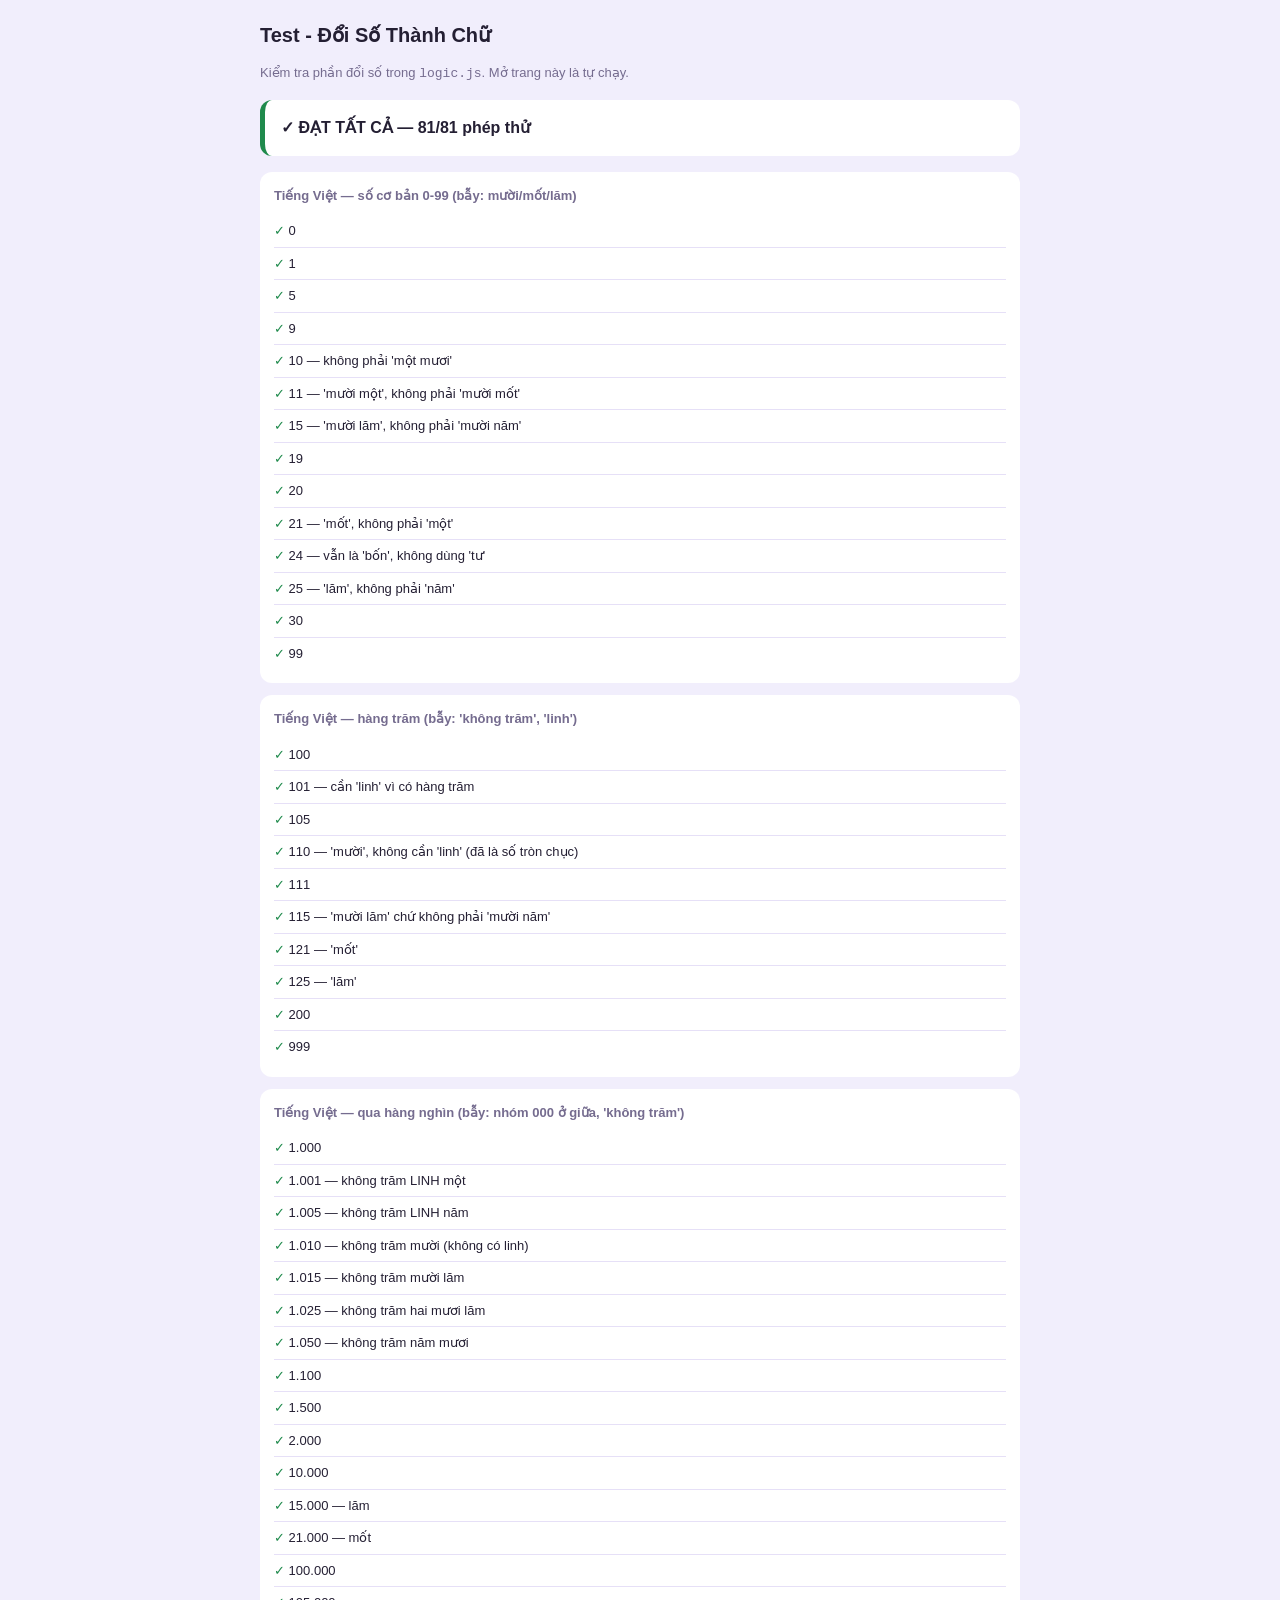
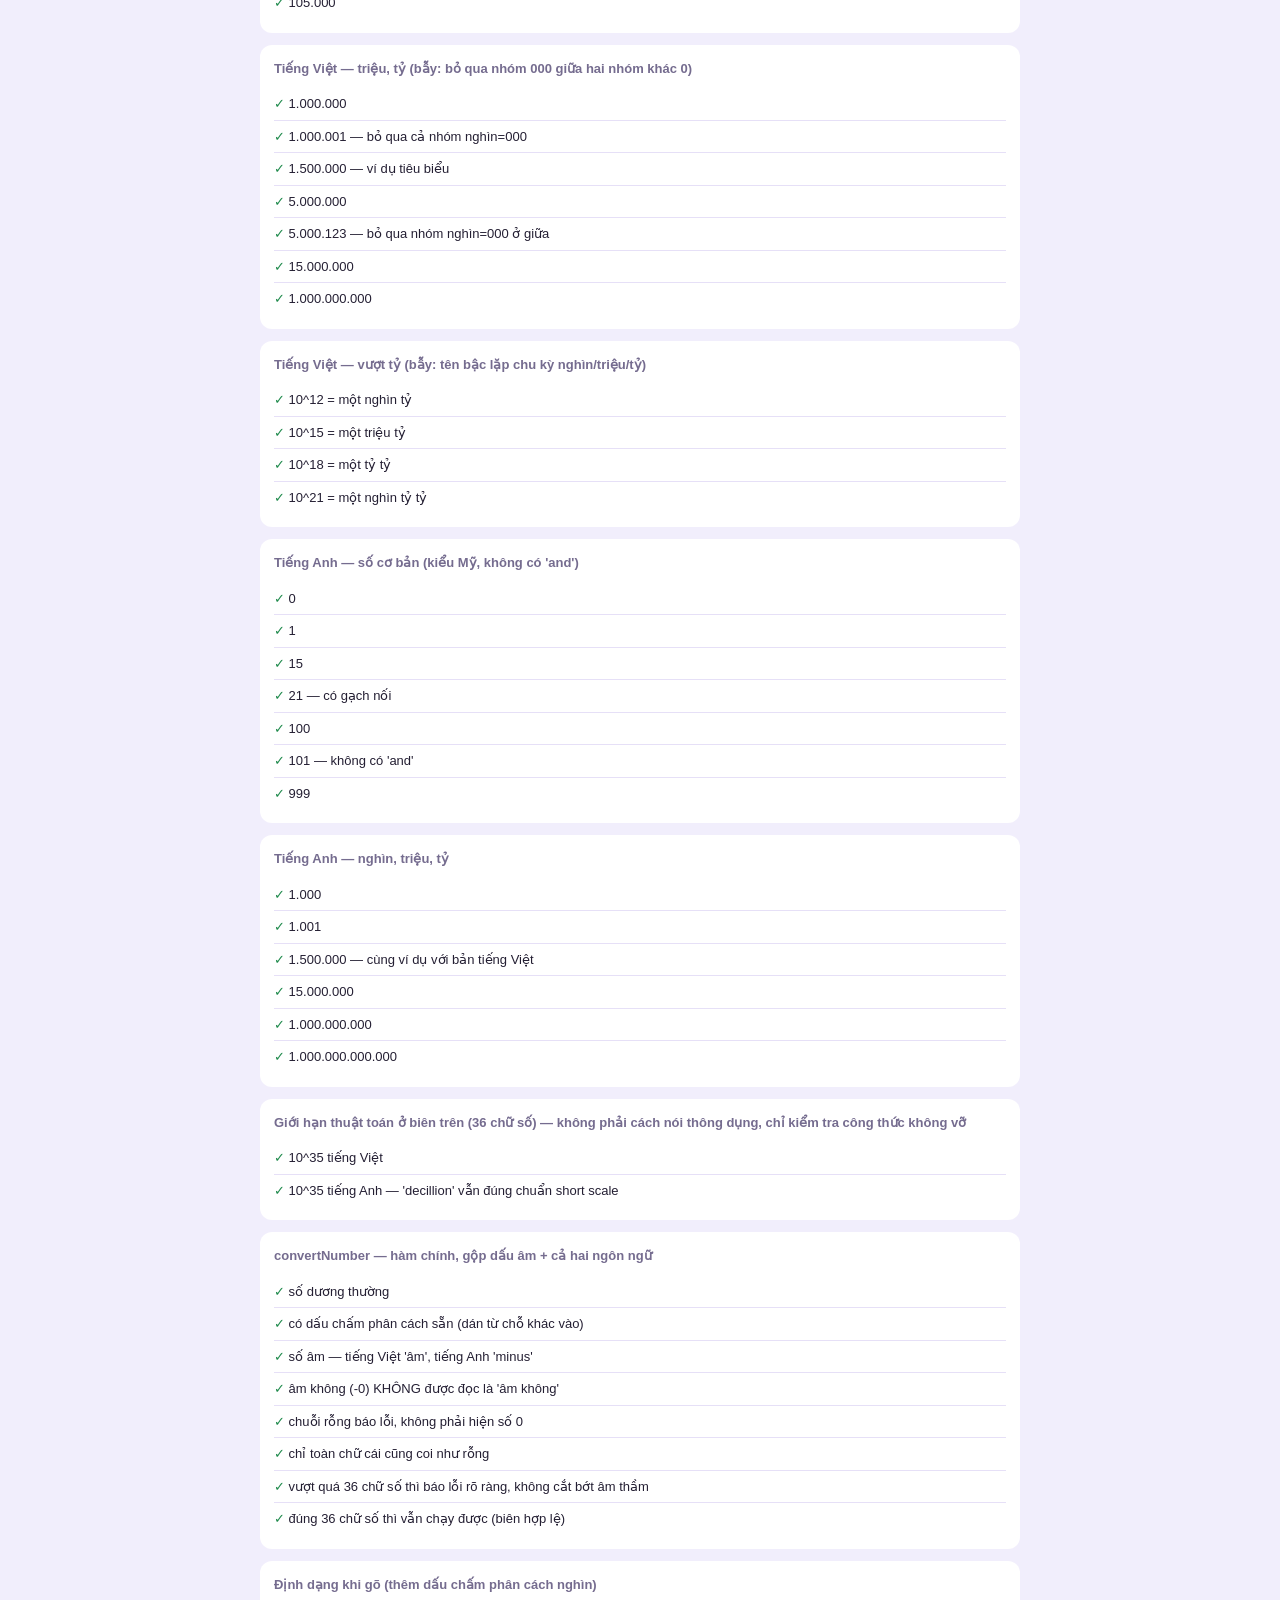
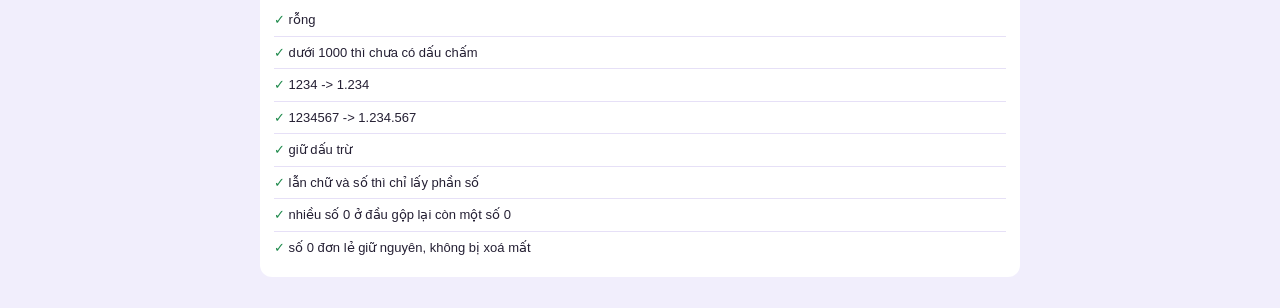
==== test.html @ 6ec2c8a8 "Đổi số thành chữ, song ngữ Việt - Anh, cài được như PWA Công cụ độc lập: gõ một số nguyên (dương/âm," ====
<!DOCTYPE html>
<html lang="vi">
<head>
<meta charset="UTF-8">
<meta name="viewport" content="width=device-width, initial-scale=1.0">
<title>Test - Đổi Số Thành Chữ</title>
<style>
  body {
    font-family: -apple-system, BlinkMacSystemFont, "Segoe UI", Roboto, sans-serif;
    background: #f1eefc; color: #241f33; margin: 0; padding: 20px;
    font-size: 14px; line-height: 1.5;
  }
  .wrap { max-width: 760px; margin: 0 auto; }
  h1 { font-size: 20px; margin: 0 0 4px; }
  .sub { color: #756c8f; font-size: 13px; margin-bottom: 16px; }
  .tong {
    background: #fff; border-radius: 12px; padding: 16px;
    margin-bottom: 16px; font-size: 16px; font-weight: 700;
  }
  .tong.dat { border-left: 5px solid #1f8a4c; }
  .tong.hong { border-left: 5px solid #b3261e; }
  .nhom { background: #fff; border-radius: 12px; padding: 14px; margin-bottom: 12px; }
  .nhom h2 { font-size: 13px; color: #756c8f; margin: 0 0 10px; }
  .ca { padding: 6px 0; border-bottom: 1px solid #e6e0f7; font-size: 13px; }
  .ca:last-child { border-bottom: none; }
  .ok  { color: #1f8a4c; }
  .no  { color: #b3261e; font-weight: 600; }
  .chitiet { color: #756c8f; font-size: 12px; padding-left: 20px; }
</style>
</head>
<body>
<div class="wrap">
  <h1>Test - Đổi Số Thành Chữ</h1>
  <p class="sub">Kiểm tra phần đổi số trong <code>logic.js</code>. Mở trang này là tự chạy.</p>
  <div id="tong" class="tong">Đang chạy…</div>
  <div id="kq"></div>
</div>

<script>
function chayToanBo() {

// ===== Khung test tối giản =====
const ketQua = [];
let nhomHienTai = "";

function nhom(ten) { nhomHienTai = ten; }

function test(ten, fn) {
  try {
    fn();
    ketQua.push({ nhom: nhomHienTai, ten, dat: true });
  } catch (e) {
    ketQua.push({ nhom: nhomHienTai, ten, dat: false, loi: e.message });
  }
}

function bang(thuc, mong, ghiChu) {
  const a = JSON.stringify(thuc), b = JSON.stringify(mong);
  if (a !== b) {
    throw new Error(`${ghiChu ? ghiChu + ": " : ""}mong ${b}, nhận ${a}`);
  }
}

// Tiện cho gọn: gọi thẳng convertInt hai ngôn ngữ cùng lúc khi cần so cả hai.
const vi = n => Logic.convertInt(String(n), "vi");
const en = n => Logic.convertInt(String(n), "en");

// ===================================================================
nhom("Tiếng Việt — số cơ bản 0-99 (bẫy: mười/mốt/lăm)");

test("0", () => bang(vi(0), "không"));
test("1", () => bang(vi(1), "một"));
test("5", () => bang(vi(5), "năm"));
test("9", () => bang(vi(9), "chín"));
test("10 — không phải 'một mươi'", () => bang(vi(10), "mười"));
test("11 — 'mười một', không phải 'mười mốt'", () => bang(vi(11), "mười một"));
test("15 — 'mười lăm', không phải 'mười năm'", () => bang(vi(15), "mười lăm"));
test("19", () => bang(vi(19), "mười chín"));
test("20", () => bang(vi(20), "hai mươi"));
test("21 — 'mốt', không phải 'một'", () => bang(vi(21), "hai mươi mốt"));
test("24 — vẫn là 'bốn', không dùng 'tư'", () => bang(vi(24), "hai mươi bốn"));
test("25 — 'lăm', không phải 'năm'", () => bang(vi(25), "hai mươi lăm"));
test("30", () => bang(vi(30), "ba mươi"));
test("99", () => bang(vi(99), "chín mươi chín"));

nhom("Tiếng Việt — hàng trăm (bẫy: 'không trăm', 'linh')");

test("100", () => bang(vi(100), "một trăm"));
test("101 — cần 'linh' vì có hàng trăm", () => bang(vi(101), "một trăm linh một"));
test("105", () => bang(vi(105), "một trăm linh năm"));
test("110 — 'mười', không cần 'linh' (đã là số tròn chục)", () => bang(vi(110), "một trăm mười"));
test("111", () => bang(vi(111), "một trăm mười một"));
test("115 — 'mười lăm' chứ không phải 'mười năm'", () => bang(vi(115), "một trăm mười lăm"));
test("121 — 'mốt'", () => bang(vi(121), "một trăm hai mươi mốt"));
test("125 — 'lăm'", () => bang(vi(125), "một trăm hai mươi lăm"));
test("200", () => bang(vi(200), "hai trăm"));
test("999", () => bang(vi(999), "chín trăm chín mươi chín"));

nhom("Tiếng Việt — qua hàng nghìn (bẫy: nhóm 000 ở giữa, 'không trăm')");

test("1.000", () => bang(vi(1000), "một nghìn"));
test("1.001 — không trăm LINH một", () => bang(vi(1001), "một nghìn không trăm linh một"));
test("1.005 — không trăm LINH năm", () => bang(vi(1005), "một nghìn không trăm linh năm"));
test("1.010 — không trăm mười (không có linh)", () => bang(vi(1010), "một nghìn không trăm mười"));
test("1.015 — không trăm mười lăm", () => bang(vi(1015), "một nghìn không trăm mười lăm"));
test("1.025 — không trăm hai mươi lăm", () => bang(vi(1025), "một nghìn không trăm hai mươi lăm"));
test("1.050 — không trăm năm mươi", () => bang(vi(1050), "một nghìn không trăm năm mươi"));
test("1.100", () => bang(vi(1100), "một nghìn một trăm"));
test("1.500", () => bang(vi(1500), "một nghìn năm trăm"));
test("2.000", () => bang(vi(2000), "hai nghìn"));
test("10.000", () => bang(vi(10000), "mười nghìn"));
test("15.000 — lăm", () => bang(vi(15000), "mười lăm nghìn"));
test("21.000 — mốt", () => bang(vi(21000), "hai mươi mốt nghìn"));
test("100.000", () => bang(vi(100000), "một trăm nghìn"));
test("105.000", () => bang(vi(105000), "một trăm linh năm nghìn"));

nhom("Tiếng Việt — triệu, tỷ (bẫy: bỏ qua nhóm 000 giữa hai nhóm khác 0)");

test("1.000.000", () => bang(vi(1000000), "một triệu"));
test("1.000.001 — bỏ qua cả nhóm nghìn=000", () => bang(vi(1000001), "một triệu không trăm linh một"));
test("1.500.000 — ví dụ tiêu biểu", () => bang(vi(1500000), "một triệu năm trăm nghìn"));
test("5.000.000", () => bang(vi(5000000), "năm triệu"));
test("5.000.123 — bỏ qua nhóm nghìn=000 ở giữa", () => bang(vi(5000123), "năm triệu một trăm hai mươi ba"));
test("15.000.000", () => bang(vi(15000000), "mười lăm triệu"));
test("1.000.000.000", () => bang(vi(1000000000), "một tỷ"));

nhom("Tiếng Việt — vượt tỷ (bẫy: tên bậc lặp chu kỳ nghìn/triệu/tỷ)");

test("10^12 = một nghìn tỷ", () => bang(vi("1000000000000"), "một nghìn tỷ"));
test("10^15 = một triệu tỷ", () => bang(vi("1000000000000000"), "một triệu tỷ"));
test("10^18 = một tỷ tỷ", () => bang(vi("1000000000000000000"), "một tỷ tỷ"));
test("10^21 = một nghìn tỷ tỷ", () => bang(vi("1000000000000000000000"), "một nghìn tỷ tỷ"));

// ===================================================================
nhom("Tiếng Anh — số cơ bản (kiểu Mỹ, không có 'and')");

test("0", () => bang(en(0), "zero"));
test("1", () => bang(en(1), "one"));
test("15", () => bang(en(15), "fifteen"));
test("21 — có gạch nối", () => bang(en(21), "twenty-one"));
test("100", () => bang(en(100), "one hundred"));
test("101 — không có 'and'", () => bang(en(101), "one hundred one"));
test("999", () => bang(en(999), "nine hundred ninety-nine"));

nhom("Tiếng Anh — nghìn, triệu, tỷ");

test("1.000", () => bang(en(1000), "one thousand"));
test("1.001", () => bang(en(1001), "one thousand one"));
test("1.500.000 — cùng ví dụ với bản tiếng Việt", () => bang(en(1500000), "one million five hundred thousand"));
test("15.000.000", () => bang(en(15000000), "fifteen million"));
test("1.000.000.000", () => bang(en(1000000000), "one billion"));
test("1.000.000.000.000", () => bang(en("1000000000000"), "one trillion"));

// ===================================================================
nhom("Giới hạn thuật toán ở biên trên (36 chữ số) — không phải cách nói thông dụng, chỉ kiểm tra công thức không vỡ");

test("10^35 tiếng Việt", () => bang(vi("1" + "0".repeat(35)), "một trăm triệu tỷ tỷ tỷ"));
test("10^35 tiếng Anh — 'decillion' vẫn đúng chuẩn short scale", () => bang(en("1" + "0".repeat(35)), "one hundred decillion"));

// ===================================================================
nhom("convertNumber — hàm chính, gộp dấu âm + cả hai ngôn ngữ");

test("số dương thường", () => {
  const kq = Logic.convertNumber("1500000");
  bang(kq.ok, true);
  bang(kq.vi, "một triệu năm trăm nghìn");
  bang(kq.en, "one million five hundred thousand");
});

test("có dấu chấm phân cách sẵn (dán từ chỗ khác vào)", () => {
  const kq = Logic.convertNumber("1.500.000");
  bang(kq.vi, "một triệu năm trăm nghìn");
});

test("số âm — tiếng Việt 'âm', tiếng Anh 'minus'", () => {
  const kq = Logic.convertNumber("-500");
  bang(kq.vi, "âm năm trăm");
  bang(kq.en, "minus five hundred");
});

test("âm không (-0) KHÔNG được đọc là 'âm không'", () => {
  const kq = Logic.convertNumber("-0");
  bang(kq.vi, "không");
  bang(kq.en, "zero");
});

test("chuỗi rỗng báo lỗi, không phải hiện số 0", () => {
  const kq = Logic.convertNumber("");
  bang(kq.ok, false);
  bang(kq.error, "empty");
});

test("chỉ toàn chữ cái cũng coi như rỗng", () => {
  const kq = Logic.convertNumber("abc");
  bang(kq.ok, false);
  bang(kq.error, "empty");
});

test("vượt quá 36 chữ số thì báo lỗi rõ ràng, không cắt bớt âm thầm", () => {
  const kq = Logic.convertNumber("1".repeat(37));
  bang(kq.ok, false);
  bang(kq.error, "qua_lon");
  bang(kq.toiDa, 36);
});

test("đúng 36 chữ số thì vẫn chạy được (biên hợp lệ)", () => {
  const kq = Logic.convertNumber("9".repeat(36));
  bang(kq.ok, true);
});

// ===================================================================
nhom("Định dạng khi gõ (thêm dấu chấm phân cách nghìn)");

test("rỗng", () => bang(Logic.dinhDangKhiGo(""), ""));
test("dưới 1000 thì chưa có dấu chấm", () => bang(Logic.dinhDangKhiGo("5"), "5"));
test("1234 -> 1.234", () => bang(Logic.dinhDangKhiGo("1234"), "1.234"));
test("1234567 -> 1.234.567", () => bang(Logic.dinhDangKhiGo("1234567"), "1.234.567"));
test("giữ dấu trừ", () => bang(Logic.dinhDangKhiGo("-1234"), "-1.234"));
test("lẫn chữ và số thì chỉ lấy phần số", () => bang(Logic.dinhDangKhiGo("abc123abc456"), "123.456"));
test("nhiều số 0 ở đầu gộp lại còn một số 0", () => bang(Logic.dinhDangKhiGo("000"), "0"));
test("số 0 đơn lẻ giữ nguyên, không bị xoá mất", () => bang(Logic.dinhDangKhiGo("0"), "0"));

// ===================================================================

const dat = ketQua.filter(k => k.dat).length;
const hong = ketQua.length - dat;
const oTong = document.getElementById("tong");
oTong.className = "tong " + (hong === 0 ? "dat" : "hong");
oTong.textContent = hong === 0
  ? `✓ ĐẠT TẤT CẢ — ${dat}/${ketQua.length} phép thử`
  : `✕ HỎNG ${hong} — đạt ${dat}/${ketQua.length}`;

const cacNhom = [];
ketQua.forEach(k => {
  let n = cacNhom.find(x => x.ten === k.nhom);
  if (!n) { n = { ten: k.nhom, ds: [] }; cacNhom.push(n); }
  n.ds.push(k);
});

document.getElementById("kq").innerHTML = cacNhom.map(n => `
  <div class="nhom">
    <h2>${n.ten}</h2>
    ${n.ds.map(k => `
      <div class="ca">
        <span class="${k.dat ? "ok" : "no"}">${k.dat ? "✓" : "✕"}</span>
        ${k.ten}
        ${k.dat ? "" : `<div class="chitiet">${k.loi}</div>`}
      </div>`).join("")}
  </div>`).join("");

}  // hết chayToanBo

// Nạp logic.js kèm dấu thời gian để trình duyệt không đưa bản cũ trong bộ nhớ
// đệm ra test. Test chạy trên code cũ còn nguy hiểm hơn là không test.
(function napRoiChay() {
  const s = document.createElement("script");
  s.src = "logic.js?t=" + Date.now();
  s.onload = chayToanBo;
  s.onerror = function () {
    const o = document.getElementById("tong");
    o.className = "tong hong";
    o.textContent = "✕ Không nạp được logic.js";
  };
  document.head.appendChild(s);
})();
</script>
</body>
</html>
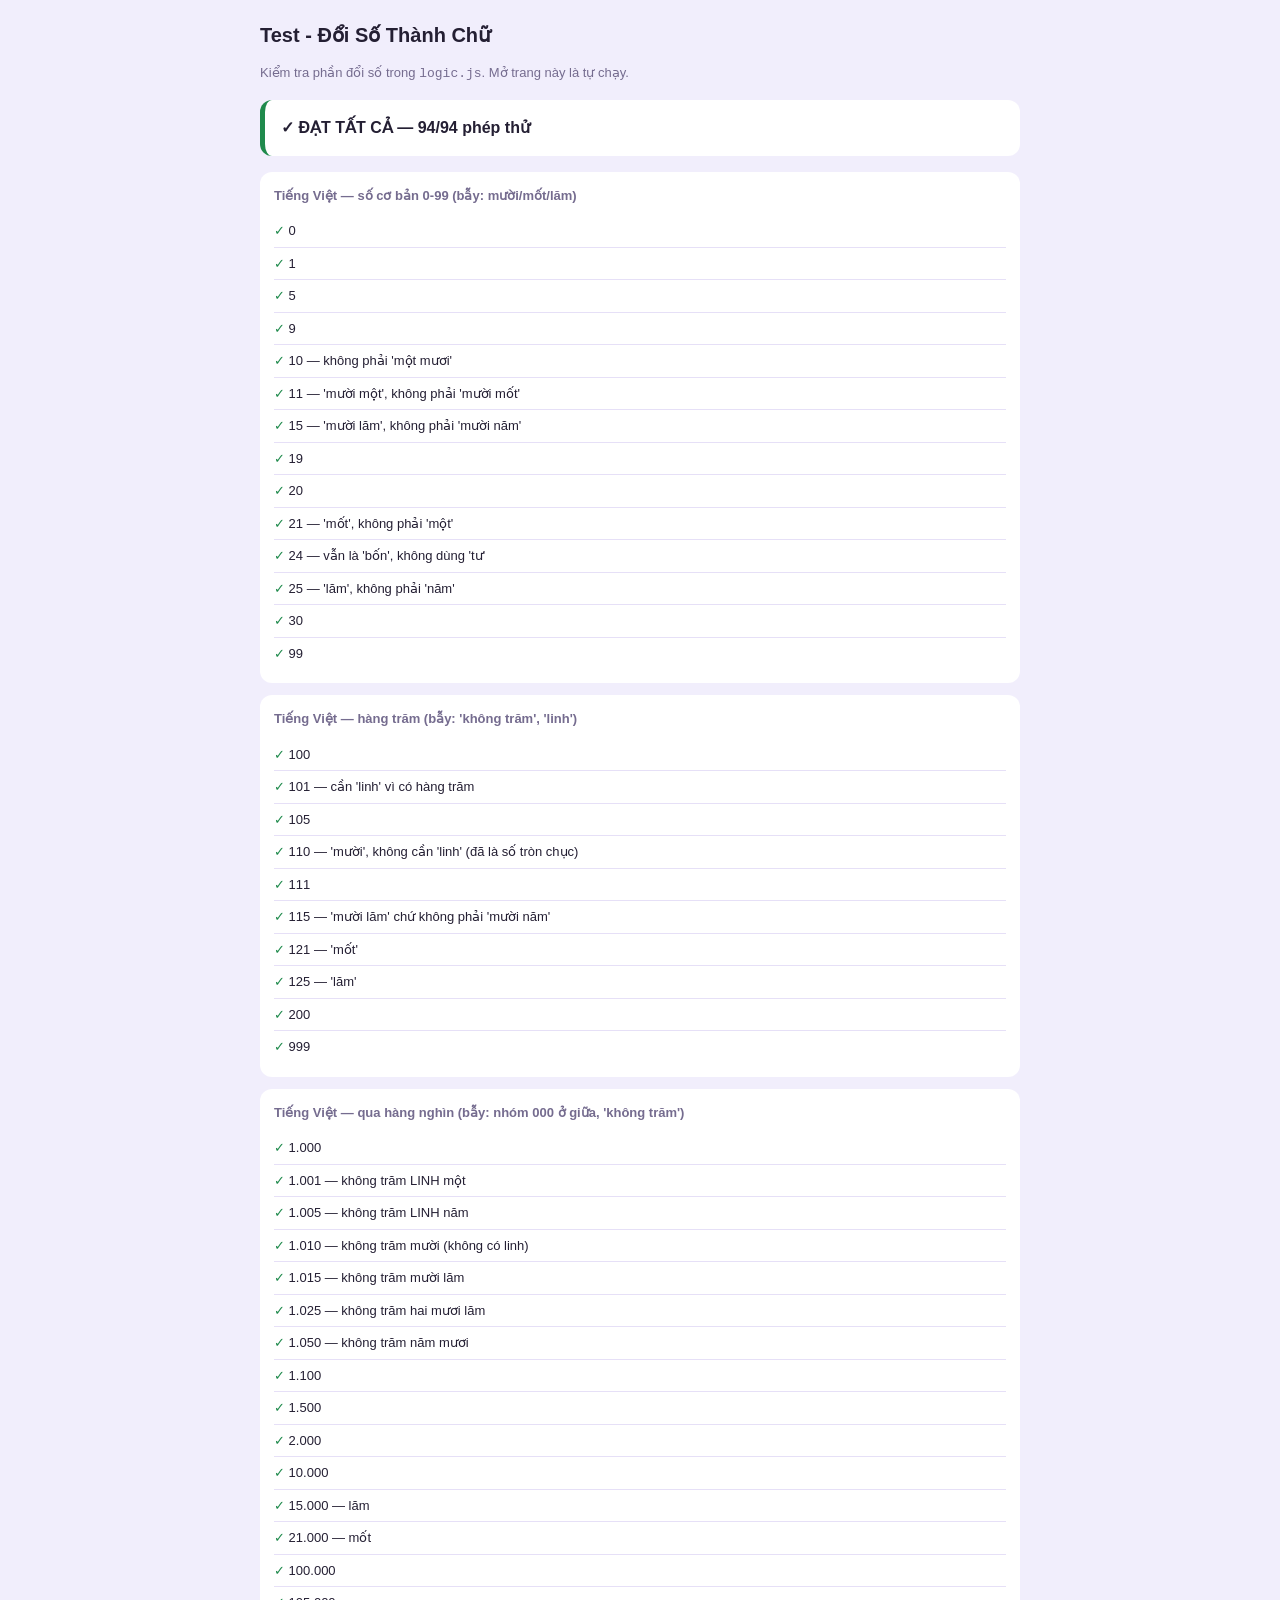
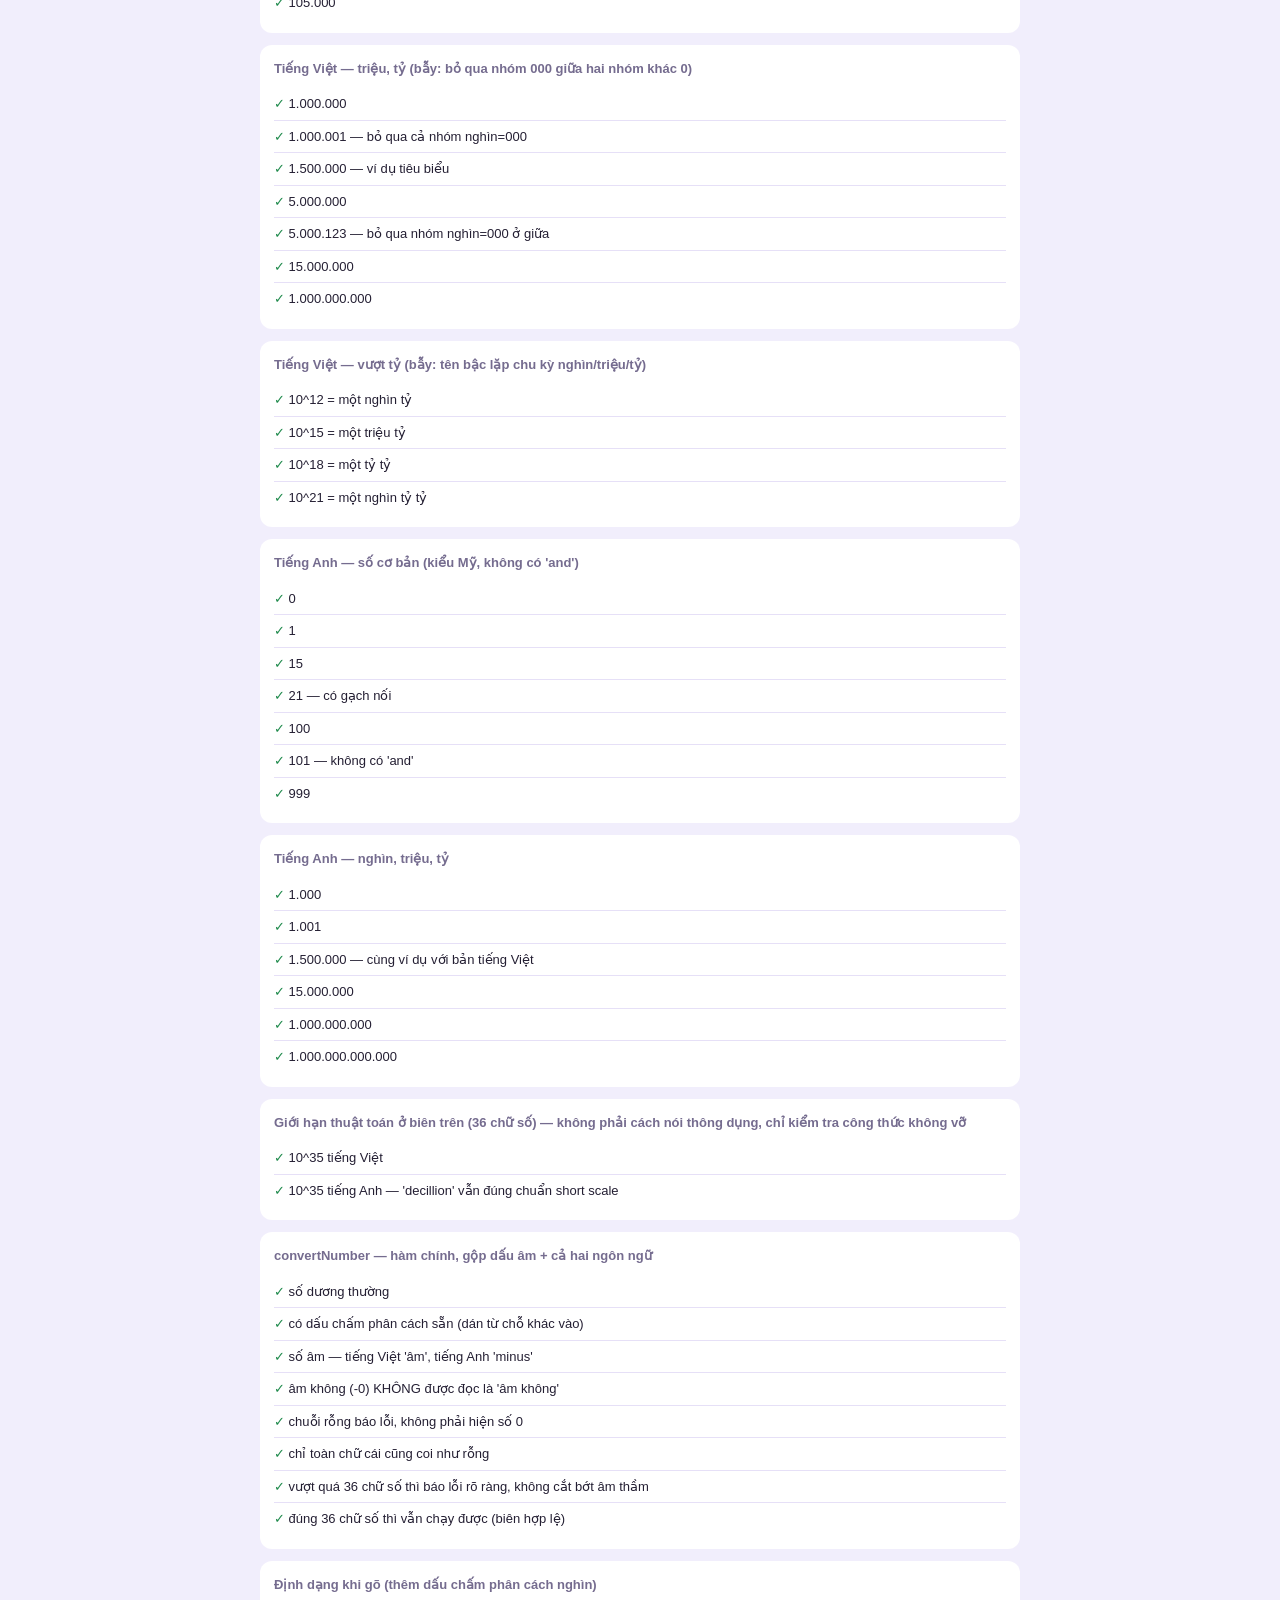
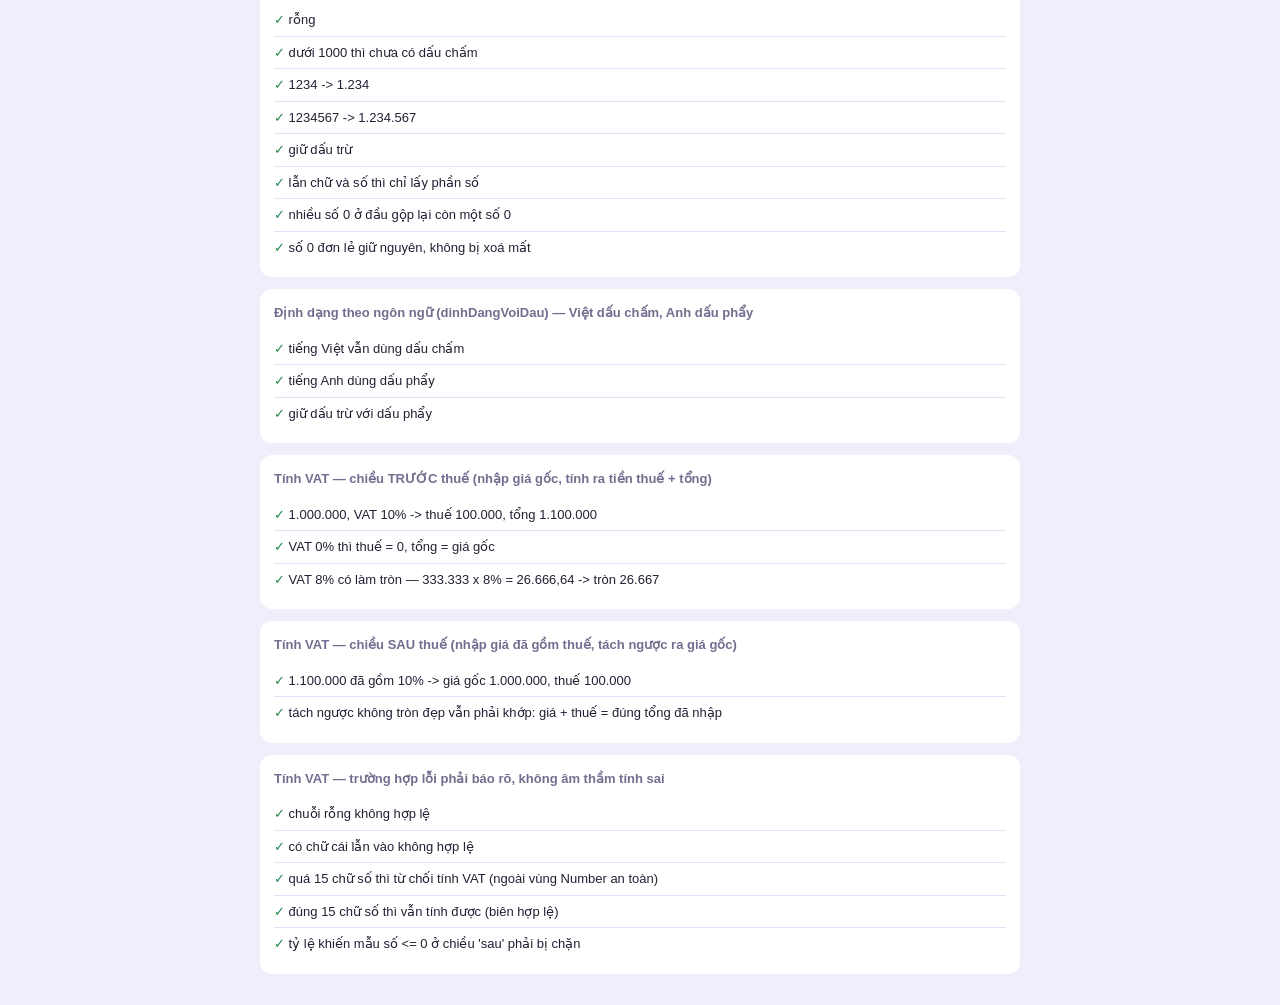
==== commit ab0998a7: "Hiện song song Việt/Anh, thêm tính VAT (trước/sau thuế) Đổi bố cục sang bảng: mỗi số hiện một dòng c" ====
--- a/test.html
+++ b/test.html
@@ -220,6 +220,74 @@
 test("nhiều số 0 ở đầu gộp lại còn một số 0", () => bang(Logic.dinhDangKhiGo("000"), "0"));
 test("số 0 đơn lẻ giữ nguyên, không bị xoá mất", () => bang(Logic.dinhDangKhiGo("0"), "0"));
 
+nhom("Định dạng theo ngôn ngữ (dinhDangVoiDau) — Việt dấu chấm, Anh dấu phẩy");
+
+test("tiếng Việt vẫn dùng dấu chấm", () => bang(Logic.dinhDangVoiDau("1500000", "."), "1.500.000"));
+test("tiếng Anh dùng dấu phẩy", () => bang(Logic.dinhDangVoiDau("1500000", ","), "1,500,000"));
+test("giữ dấu trừ với dấu phẩy", () => bang(Logic.dinhDangVoiDau("-1500000", ","), "-1,500,000"));
+
+// ===================================================================
+nhom("Tính VAT — chiều TRƯỚC thuế (nhập giá gốc, tính ra tiền thuế + tổng)");
+
+test("1.000.000, VAT 10% -> thuế 100.000, tổng 1.100.000", () => {
+  const kq = Logic.tinhVAT("1000000", 10, "truoc");
+  bang(kq.ok, true);
+  bang(kq.goc, "1000000");
+  bang(kq.vat, "100000");
+  bang(kq.tong, "1100000");
+});
+
+test("VAT 0% thì thuế = 0, tổng = giá gốc", () => {
+  const kq = Logic.tinhVAT("500000", 0, "truoc");
+  bang(kq.vat, "0");
+  bang(kq.tong, "500000");
+});
+
+test("VAT 8% có làm tròn — 333.333 x 8% = 26.666,64 -> tròn 26.667", () => {
+  const kq = Logic.tinhVAT("333333", 8, "truoc");
+  bang(kq.vat, "26667");
+  // Bắt buộc: tổng luôn bằng giá gốc + thuế đã làm tròn, không lệch 1 đồng.
+  bang(kq.tong, String(333333 + 26667));
+});
+
+nhom("Tính VAT — chiều SAU thuế (nhập giá đã gồm thuế, tách ngược ra giá gốc)");
+
+test("1.100.000 đã gồm 10% -> giá gốc 1.000.000, thuế 100.000", () => {
+  const kq = Logic.tinhVAT("1100000", 10, "sau");
+  bang(kq.ok, true);
+  bang(kq.goc, "1000000");
+  bang(kq.vat, "100000");
+  bang(kq.tong, "1100000");
+});
+
+test("tách ngược không tròn đẹp vẫn phải khớp: giá + thuế = đúng tổng đã nhập", () => {
+  // 1.000.000 / 1.08 = 925.925,9... -> tròn giá trước, thuế suy ra bằng phép trừ
+  // để CHẮC CHẮN giá + thuế = 1.000.000, không parse chưa chắc đã khớp nếu
+  // tính vat = tổng - tổng/1.08 rồi làm tròn riêng.
+  const kq = Logic.tinhVAT("1000000", 8, "sau");
+  bang(kq.ok, true);
+  bang(String(Number(kq.goc) + Number(kq.vat)), "1000000");
+});
+
+nhom("Tính VAT — trường hợp lỗi phải báo rõ, không âm thầm tính sai");
+
+test("chuỗi rỗng không hợp lệ", () => bang(Logic.tinhVAT("", 10, "truoc").ok, false));
+test("có chữ cái lẫn vào không hợp lệ", () => bang(Logic.tinhVAT("123abc", 10, "truoc").ok, false));
+test("quá 15 chữ số thì từ chối tính VAT (ngoài vùng Number an toàn)", () => {
+  const kq = Logic.tinhVAT("1".repeat(16), 10, "truoc");
+  bang(kq.ok, false);
+  bang(kq.error, "qua_lon");
+  bang(kq.toiDa, 15);
+});
+test("đúng 15 chữ số thì vẫn tính được (biên hợp lệ)", () => {
+  bang(Logic.tinhVAT("9".repeat(15), 10, "truoc").ok, true);
+});
+test("tỷ lệ khiến mẫu số <= 0 ở chiều 'sau' phải bị chặn", () => {
+  const kq = Logic.tinhVAT("1000000", -100, "sau");
+  bang(kq.ok, false);
+  bang(kq.error, "ty_le_khong_hop_le");
+});
+
 // ===================================================================
 
 const dat = ketQua.filter(k => k.dat).length;
